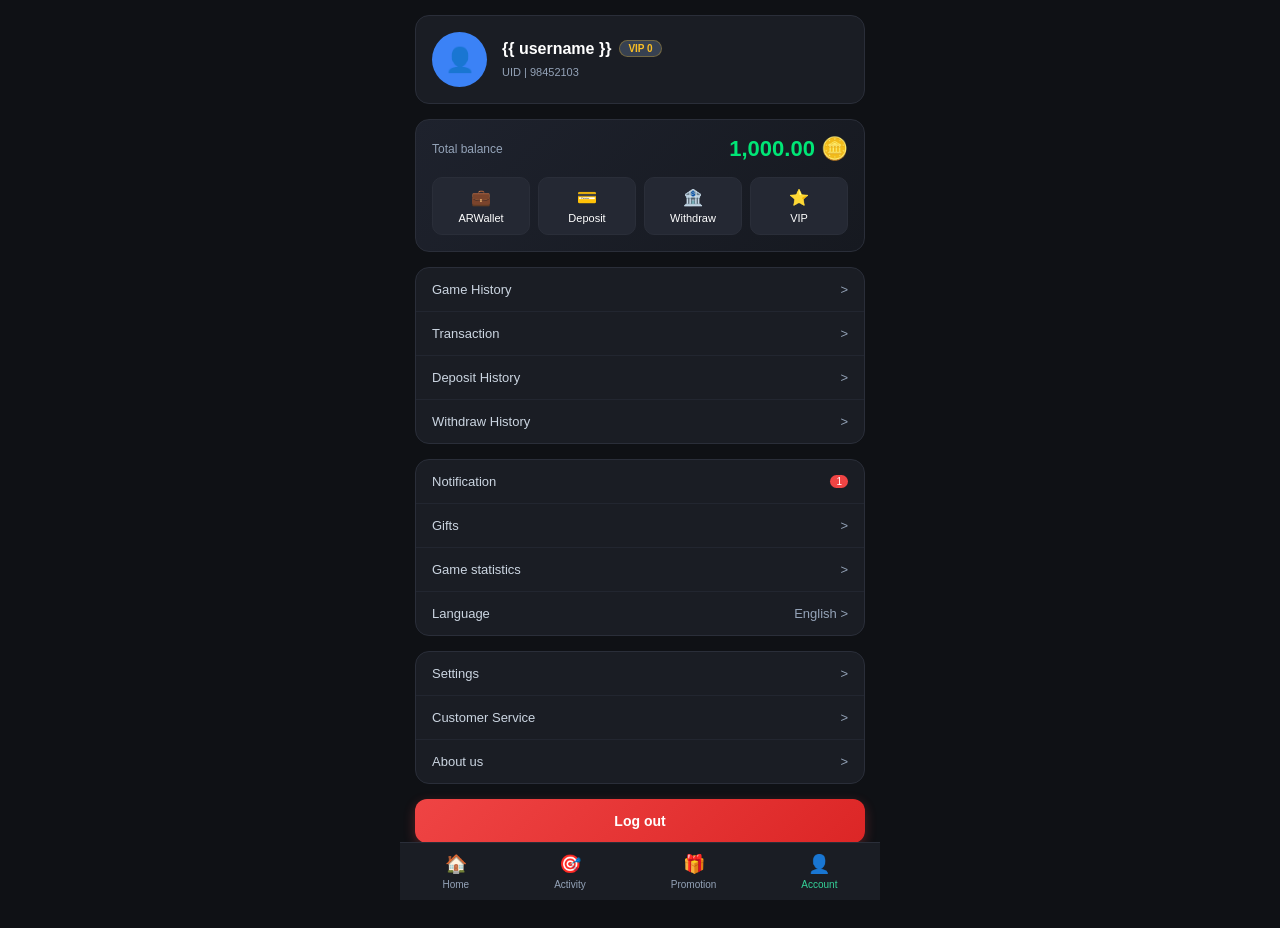
==== templates/account.html @ 2d9674a6 "update dashboard html with proper account route link" ====
<!DOCTYPE html>
<html lang="en">
<head>
    <meta charset="UTF-8">
    <meta name="viewport" content="width=device-width, initial-scale=1.0">
    <title>Account - fm4bat</title>
    <style>
        * { box-sizing: border-box; margin: 0; padding: 0; }
        body { 
            background: #0f1115; 
            color: #ffffff; 
            font-family: 'Segoe UI', Tahoma, Geneva, Verdana, sans-serif; 
            min-height: 100vh;
            display: flex;
            flex-direction: column;
            align-items: center;
        }
        .main-content { 
            width: 100%;
            max-width: 480px;
            padding: 15px; 
            margin-bottom: 70px;
        }
        .account-header-card {
            background: #1a1d24;
            border: 1px solid #2a2e39;
            border-radius: 14px;
            padding: 16px;
            display: flex;
            align-items: center;
            gap: 15px;
            margin-bottom: 15px;
        }
        .account-avatar {
            width: 55px; height: 55px; background: #3b82f6; border-radius: 50%;
            display: flex; align-items: center; justify-content: center; font-size: 24px; font-weight: bold; color: #fff;
        }
        .account-meta h3 { font-size: 16px; color: #fff; margin-bottom: 4px; display: flex; align-items: center; gap: 8px; }
        .vip-badge { background: #374151; color: #fbbf24; font-size: 10px; padding: 2px 8px; border-radius: 10px; font-weight: bold; border: 1px solid rgba(251,191,36,0.3); }
        .uid-text { font-size: 11px; color: #94a3b8; }

        .wallet-card {
            background: linear-gradient(135deg, #1e222d, #161920);
            border: 1px solid #2a2e39;
            border-radius: 14px;
            padding: 16px;
            margin-bottom: 15px;
        }
        .wallet-top { display: flex; justify-content: space-between; align-items: center; margin-bottom: 15px; }
        .wallet-top span { font-size: 12px; color: #94a3b8; }
        .wallet-top h2 { font-size: 22px; color: #00e676; font-weight: bold; }
        .wallet-actions { display: grid; grid-template-columns: repeat(4, 1fr); gap: 8px; text-align: center; }
        .wallet-action-btn { background: #242833; border: 1px solid #2a2e39; border-radius: 10px; padding: 10px 4px; color: #fff; font-size: 11px; display: flex; flex-direction: column; align-items: center; gap: 5px; cursor: pointer; }
        .wallet-action-btn span { font-size: 16px; }

        .menu-group {
            background: #1a1d24; border: 1px solid #2a2e39; border-radius: 14px; overflow: hidden; margin-bottom: 15px;
        }
        .menu-item {
            padding: 14px 16px; display: flex; justify-content: space-between; align-items: center;
            border-bottom: 1px solid #222630; color: #cbd5e1; font-size: 13px; text-decoration: none; cursor: pointer;
        }
        .menu-item:last-child { border-bottom: none; }
        .menu-item span { color: #94a3b8; }
        .btn-logout { background: linear-gradient(135deg, #ef4444, #dc2626); color: white; border: none; padding: 14px; border-radius: 12px; font-weight: bold; text-decoration: none; font-size: 14px; display: block; text-align: center; width: 100%; box-shadow: 0 4px 12px rgba(239,68,68,0.3); }

        /* Bottom Navigation Bar */
        .bottom-nav {
            position: fixed; bottom: 0; width: 100%; max-width: 480px;
            background: #1a1d24; border-top: 1px solid #2a2e39; display: flex; justify-content: space-around; padding: 10px 0; z-index: 100;
        }
        .nav-item {
            display: flex; flex-direction: column; align-items: center; color: #94a3b8;
            text-decoration: none; font-size: 10px; gap: 4px; cursor: pointer; background: none; border: none;
        }
        .nav-item.active { color: #34d399; }
        .nav-icon { font-size: 18px; }
    </style>
</head>
<body>

    <main class="main-content">
        <!-- Profile Top Box -->
        <div class="account-header-card">
            <div class="account-avatar">👤</div>
            <div class="account-meta">
                <h3>{{ username }} <span class="vip-badge">VIP 0</span></h3>
                <span class="uid-text">UID | 98452103</span>
            </div>
        </div>

        <!-- Wallet Card -->
        <div class="wallet-card">
            <div class="wallet-top">
                <span>Total balance</span>
                <h2>1,000.00 🪙</h2>
            </div>
            <div class="wallet-actions">
                <div class="wallet-action-btn"><span>💼</span> ARWallet</div>
                <div class="wallet-action-btn"><span>💳</span> Deposit</div>
                <div class="wallet-action-btn"><span>🏦</span> Withdraw</div>
                <div class="wallet-action-btn"><span>⭐</span> VIP</div>
            </div>
        </div>

        <!-- Menu Lists -->
        <div class="menu-group">
            <div class="menu-item">Game History <span>&gt;</span></div>
            <div class="menu-item">Transaction <span>&gt;</span></div>
            <div class="menu-item">Deposit History <span>&gt;</span></div>
            <div class="menu-item">Withdraw History <span>&gt;</span></div>
        </div>

        <div class="menu-group">
            <div class="menu-item">Notification <span style="background: #ef4444; color: #fff; padding: 1px 6px; border-radius: 10px; font-size: 10px;">1</span></div>
            <div class="menu-item">Gifts <span>&gt;</span></div>
            <div class="menu-item">Game statistics <span>&gt;</span></div>
            <div class="menu-item">Language <span>English &gt;</span></div>
        </div>

        <div class="menu-group">
            <div class="menu-item">Settings <span>&gt;</span></div>
            <div class="menu-item">Customer Service <span>&gt;</span></div>
            <div class="menu-item">About us <span>&gt;</span></div>
        </div>

        <a href="/logout" class="btn-logout">Log out</a>
    </main>

    <!-- Bottom Navigation Bar -->
    <nav class="bottom-nav">
        <a href="/dashboard" class="nav-item">
            <span class="nav-icon">🏠</span>
            <span>Home</span>
        </a>
        <a href="/dashboard" class="nav-item">
            <span class="nav-icon">🎯</span>
            <span>Activity</span>
        </a>
        <a href="/dashboard" class="nav-item">
            <span class="nav-icon">🎁</span>
            <span>Promotion</span>
        </a>
        <a href="/account" class="nav-item active">
            <span class="nav-icon">👤</span>
            <span>Account</span>
        </a>
    </nav>

</body>
</html>
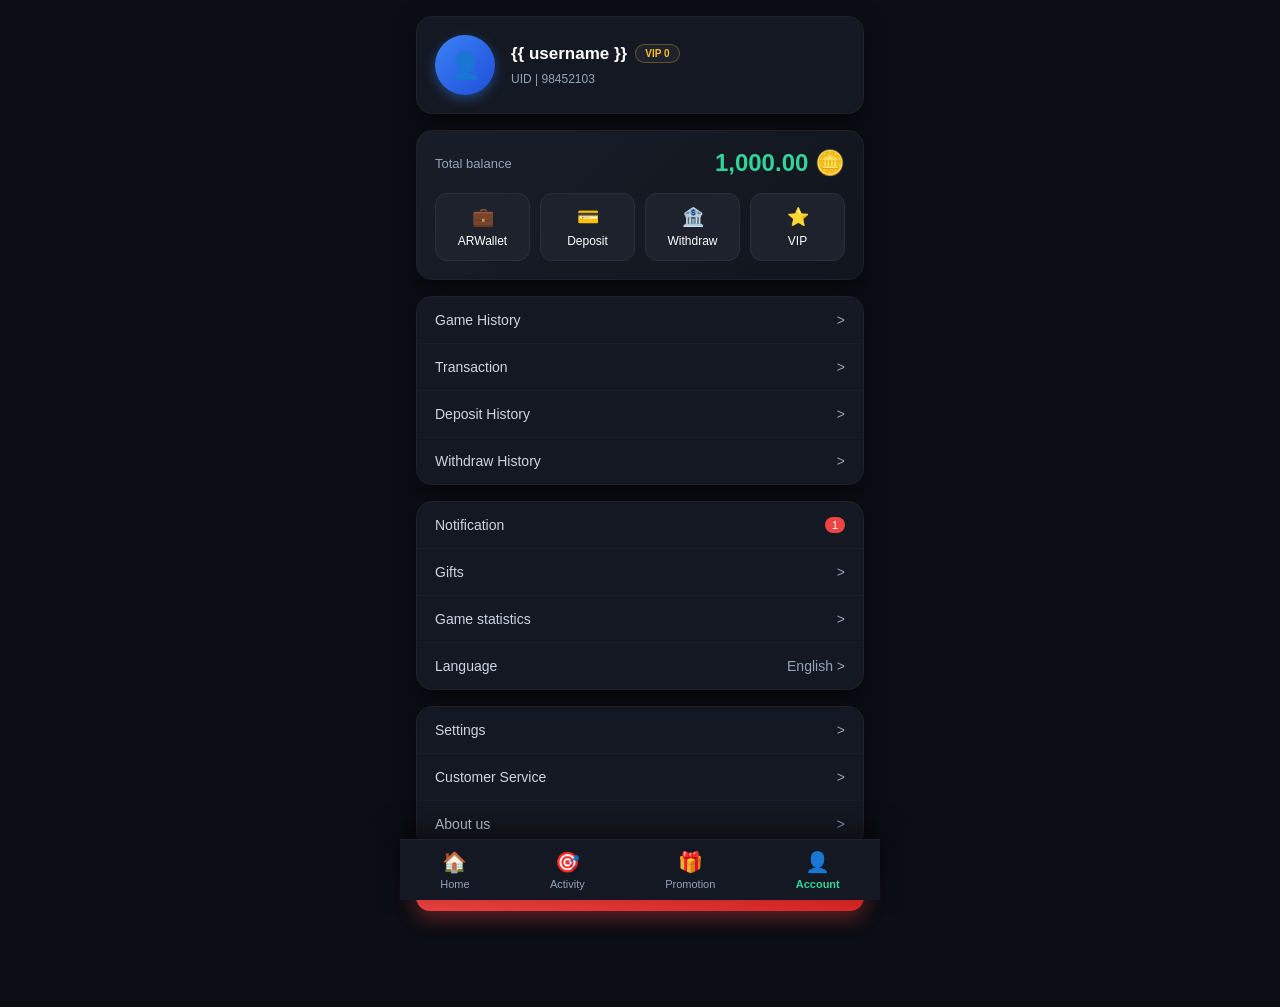
==== commit 743f786c: "add new register template with modern layout" ====
--- a/templates/account.html
+++ b/templates/account.html
@@ -7,7 +7,7 @@
     <style>
         * { box-sizing: border-box; margin: 0; padding: 0; }
         body { 
-            background: #0f1115; 
+            background: #0b0e14; 
             color: #ffffff; 
             font-family: 'Segoe UI', Tahoma, Geneva, Verdana, sans-serif; 
             min-height: 100vh;
@@ -18,69 +18,78 @@
         .main-content { 
             width: 100%;
             max-width: 480px;
-            padding: 15px; 
-            margin-bottom: 70px;
+            padding: 16px; 
+            margin-bottom: 80px;
         }
         .account-header-card {
-            background: #1a1d24;
-            border: 1px solid #2a2e39;
-            border-radius: 14px;
-            padding: 16px;
+            background: #141822;
+            border: 1px solid #1e222d;
+            border-radius: 16px;
+            padding: 18px;
             display: flex;
             align-items: center;
-            gap: 15px;
-            margin-bottom: 15px;
+            gap: 16px;
+            margin-bottom: 16px;
+            box-shadow: 0 10px 25px rgba(0,0,0,0.5);
         }
         .account-avatar {
-            width: 55px; height: 55px; background: #3b82f6; border-radius: 50%;
-            display: flex; align-items: center; justify-content: center; font-size: 24px; font-weight: bold; color: #fff;
+            width: 60px; height: 60px; background: linear-gradient(135deg, #3b82f6, #1d4ed8); border-radius: 50%;
+            display: flex; align-items: center; justify-content: center; font-size: 26px; font-weight: bold; color: #fff;
+            box-shadow: 0 4px 12px rgba(59,130,246,0.4);
         }
-        .account-meta h3 { font-size: 16px; color: #fff; margin-bottom: 4px; display: flex; align-items: center; gap: 8px; }
-        .vip-badge { background: #374151; color: #fbbf24; font-size: 10px; padding: 2px 8px; border-radius: 10px; font-weight: bold; border: 1px solid rgba(251,191,36,0.3); }
-        .uid-text { font-size: 11px; color: #94a3b8; }
+        .account-meta h3 { font-size: 17px; color: #fff; margin-bottom: 5px; display: flex; align-items: center; gap: 8px; }
+        .vip-badge { background: #1e222d; color: #fbbf24; font-size: 10px; padding: 3px 9px; border-radius: 12px; font-weight: bold; border: 1px solid rgba(251,191,36,0.3); }
+        .uid-text { font-size: 12px; color: #94a3b8; }
 
         .wallet-card {
-            background: linear-gradient(135deg, #1e222d, #161920);
-            border: 1px solid #2a2e39;
-            border-radius: 14px;
-            padding: 16px;
-            margin-bottom: 15px;
+            background: linear-gradient(135deg, #181d28, #11151d);
+            border: 1px solid #1e222d;
+            border-radius: 16px;
+            padding: 18px;
+            margin-bottom: 16px;
+            box-shadow: 0 10px 25px rgba(0,0,0,0.5);
         }
-        .wallet-top { display: flex; justify-content: space-between; align-items: center; margin-bottom: 15px; }
-        .wallet-top span { font-size: 12px; color: #94a3b8; }
-        .wallet-top h2 { font-size: 22px; color: #00e676; font-weight: bold; }
-        .wallet-actions { display: grid; grid-template-columns: repeat(4, 1fr); gap: 8px; text-align: center; }
-        .wallet-action-btn { background: #242833; border: 1px solid #2a2e39; border-radius: 10px; padding: 10px 4px; color: #fff; font-size: 11px; display: flex; flex-direction: column; align-items: center; gap: 5px; cursor: pointer; }
-        .wallet-action-btn span { font-size: 16px; }
+        .wallet-top { display: flex; justify-content: space-between; align-items: center; margin-bottom: 16px; }
+        .wallet-top span { font-size: 13px; color: #94a3b8; }
+        .wallet-top h2 { font-size: 24px; color: #34d399; font-weight: bold; }
+        .wallet-actions { display: grid; grid-template-columns: repeat(4, 1fr); gap: 10px; text-align: center; }
+        .wallet-action-btn { background: #1e222d; border: 1px solid #2a2f40; border-radius: 12px; padding: 12px 6px; color: #fff; font-size: 12px; display: flex; flex-direction: column; align-items: center; gap: 6px; cursor: pointer; transition: background 0.2s; }
+        .wallet-action-btn:hover { background: #2a2f40; }
+        .wallet-action-btn span { font-size: 18px; }
 
         .menu-group {
-            background: #1a1d24; border: 1px solid #2a2e39; border-radius: 14px; overflow: hidden; margin-bottom: 15px;
+            background: #141822; border: 1px solid #1e222d; border-radius: 16px; overflow: hidden; margin-bottom: 16px;
+            box-shadow: 0 10px 25px rgba(0,0,0,0.5);
         }
         .menu-item {
-            padding: 14px 16px; display: flex; justify-content: space-between; align-items: center;
-            border-bottom: 1px solid #222630; color: #cbd5e1; font-size: 13px; text-decoration: none; cursor: pointer;
+            padding: 15px 18px; display: flex; justify-content: space-between; align-items: center;
+            border-bottom: 1px solid #1a1f2c; color: #cbd5e1; font-size: 14px; text-decoration: none; cursor: pointer;
+            transition: background 0.2s;
         }
+        .menu-item:hover { background: rgba(255,255,255,0.02); }
         .menu-item:last-child { border-bottom: none; }
         .menu-item span { color: #94a3b8; }
-        .btn-logout { background: linear-gradient(135deg, #ef4444, #dc2626); color: white; border: none; padding: 14px; border-radius: 12px; font-weight: bold; text-decoration: none; font-size: 14px; display: block; text-align: center; width: 100%; box-shadow: 0 4px 12px rgba(239,68,68,0.3); }
+        
+        .btn-logout { background: linear-gradient(135deg, #ef4444, #dc2626); color: white; border: none; padding: 15px; border-radius: 14px; font-weight: bold; text-decoration: none; font-size: 15px; display: block; text-align: center; width: 100%; box-shadow: 0 6px 20px rgba(239,68,68,0.4); text-transform: uppercase; letter-spacing: 0.5px; }
 
         /* Bottom Navigation Bar */
         .bottom-nav {
             position: fixed; bottom: 0; width: 100%; max-width: 480px;
-            background: #1a1d24; border-top: 1px solid #2a2e39; display: flex; justify-content: space-around; padding: 10px 0; z-index: 100;
+            background: #141822; border-top: 1px solid #1e222d; display: flex; justify-content: space-around; padding: 10px 0; z-index: 100;
+            box-shadow: 0 -10px 25px rgba(0,0,0,0.5);
         }
         .nav-item {
             display: flex; flex-direction: column; align-items: center; color: #94a3b8;
-            text-decoration: none; font-size: 10px; gap: 4px; cursor: pointer; background: none; border: none;
+            text-decoration: none; font-size: 11px; gap: 4px; cursor: pointer; background: none; border: none;
         }
-        .nav-item.active { color: #34d399; }
-        .nav-icon { font-size: 18px; }
+        .nav-item.active { color: #34d399; font-weight: bold; }
+        .nav-icon { font-size: 20px; }
     </style>
 </head>
 <body>
 
     <main class="main-content">
-        <!-- Profile Top Box -->
+        <!-- Profile Top Box with Real Username -->
         <div class="account-header-card">
             <div class="account-avatar">👤</div>
             <div class="account-meta">
@@ -96,32 +105,32 @@
                 <h2>1,000.00 🪙</h2>
             </div>
             <div class="wallet-actions">
-                <div class="wallet-action-btn"><span>💼</span> ARWallet</div>
-                <div class="wallet-action-btn"><span>💳</span> Deposit</div>
-                <div class="wallet-action-btn"><span>🏦</span> Withdraw</div>
-                <div class="wallet-action-btn"><span>⭐</span> VIP</div>
+                <div class="wallet-action-btn" onclick="alert('ARWallet is Coming Soon!')"><span>💼</span> ARWallet</div>
+                <div class="wallet-action-btn" onclick="alert('Deposit is Coming Soon!')"><span>💳</span> Deposit</div>
+                <div class="wallet-action-btn" onclick="alert('Withdraw is Coming Soon!')"><span>🏦</span> Withdraw</div>
+                <div class="wallet-action-btn" onclick="alert('VIP features are Coming Soon!')"><span>⭐</span> VIP</div>
             </div>
         </div>
 
         <!-- Menu Lists -->
         <div class="menu-group">
-            <div class="menu-item">Game History <span>&gt;</span></div>
-            <div class="menu-item">Transaction <span>&gt;</span></div>
-            <div class="menu-item">Deposit History <span>&gt;</span></div>
-            <div class="menu-item">Withdraw History <span>&gt;</span></div>
+            <div class="menu-item" onclick="alert('Game History is Coming Soon!')">Game History <span>&gt;</span></div>
+            <div class="menu-item" onclick="alert('Transaction History is Coming Soon!')">Transaction <span>&gt;</span></div>
+            <div class="menu-item" onclick="alert('Deposit History is Coming Soon!')">Deposit History <span>&gt;</span></div>
+            <div class="menu-item" onclick="alert('Withdraw History is Coming Soon!')">Withdraw History <span>&gt;</span></div>
         </div>
 
         <div class="menu-group">
-            <div class="menu-item">Notification <span style="background: #ef4444; color: #fff; padding: 1px 6px; border-radius: 10px; font-size: 10px;">1</span></div>
-            <div class="menu-item">Gifts <span>&gt;</span></div>
-            <div class="menu-item">Game statistics <span>&gt;</span></div>
-            <div class="menu-item">Language <span>English &gt;</span></div>
+            <div class="menu-item" onclick="alert('Notifications coming soon!')">Notification <span style="background: #ef4444; color: #fff; padding: 2px 7px; border-radius: 10px; font-size: 11px;">1</span></div>
+            <div class="menu-item" onclick="alert('Gifts feature is Coming Soon!')">Gifts <span>&gt;</span></div>
+            <div class="menu-item" onclick="alert('Game statistics coming soon!')">Game statistics <span>&gt;</span></div>
+            <div class="menu-item" onclick="alert('Language settings coming soon!')">Language <span>English &gt;</span></div>
         </div>
 
         <div class="menu-group">
-            <div class="menu-item">Settings <span>&gt;</span></div>
-            <div class="menu-item">Customer Service <span>&gt;</span></div>
-            <div class="menu-item">About us <span>&gt;</span></div>
+            <div class="menu-item" onclick="alert('Settings coming soon!')">Settings <span>&gt;</span></div>
+            <div class="menu-item" onclick="alert('Customer Service coming soon!')">Customer Service <span>&gt;</span></div>
+            <div class="menu-item" onclick="alert('About us coming soon!')">About us <span>&gt;</span></div>
         </div>
 
         <a href="/logout" class="btn-logout">Log out</a>
@@ -133,14 +142,14 @@
             <span class="nav-icon">🏠</span>
             <span>Home</span>
         </a>
-        <a href="/dashboard" class="nav-item">
+        <button class="nav-item" onclick="alert('Activity is Coming Soon!')">
             <span class="nav-icon">🎯</span>
             <span>Activity</span>
-        </a>
-        <a href="/dashboard" class="nav-item">
+        </button>
+        <button class="nav-item" onclick="alert('Promotion is Coming Soon!')">
             <span class="nav-icon">🎁</span>
             <span>Promotion</span>
-        </a>
+        </button>
         <a href="/account" class="nav-item active">
             <span class="nav-icon">👤</span>
             <span>Account</span>
